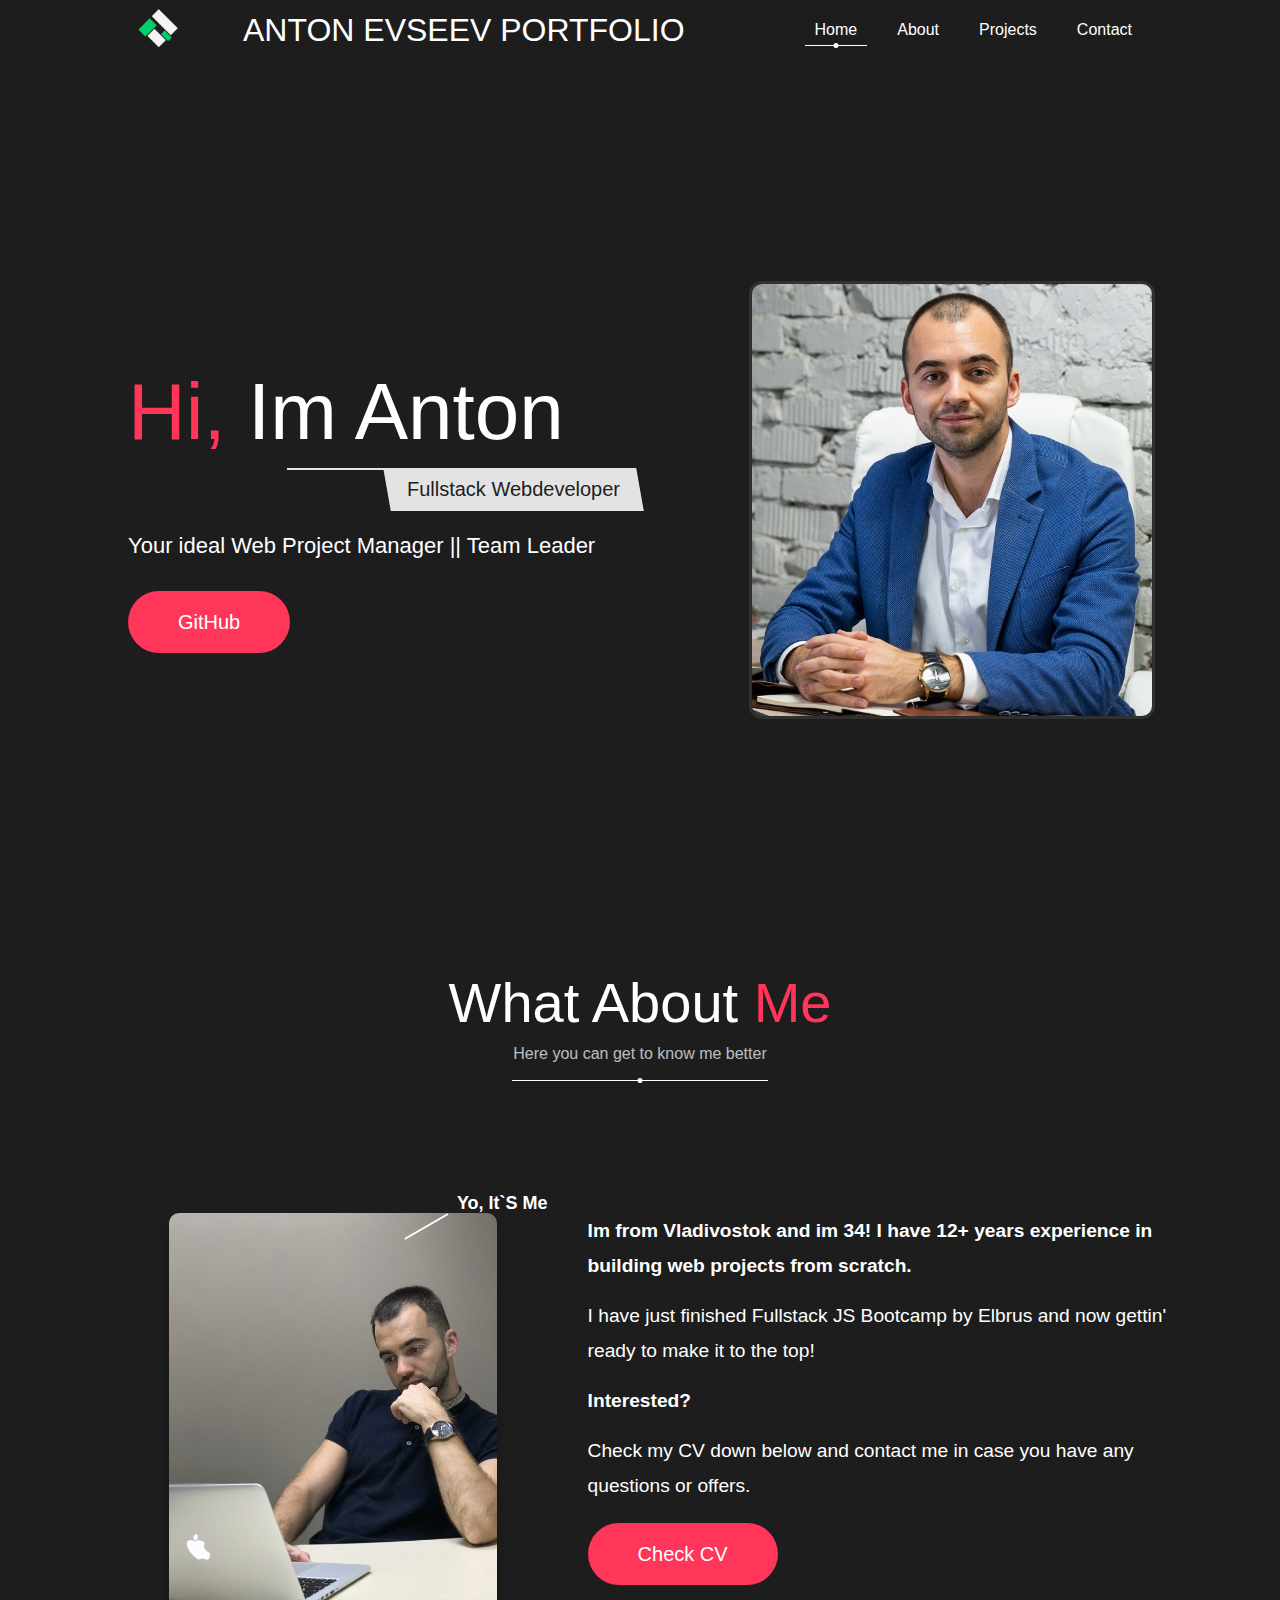
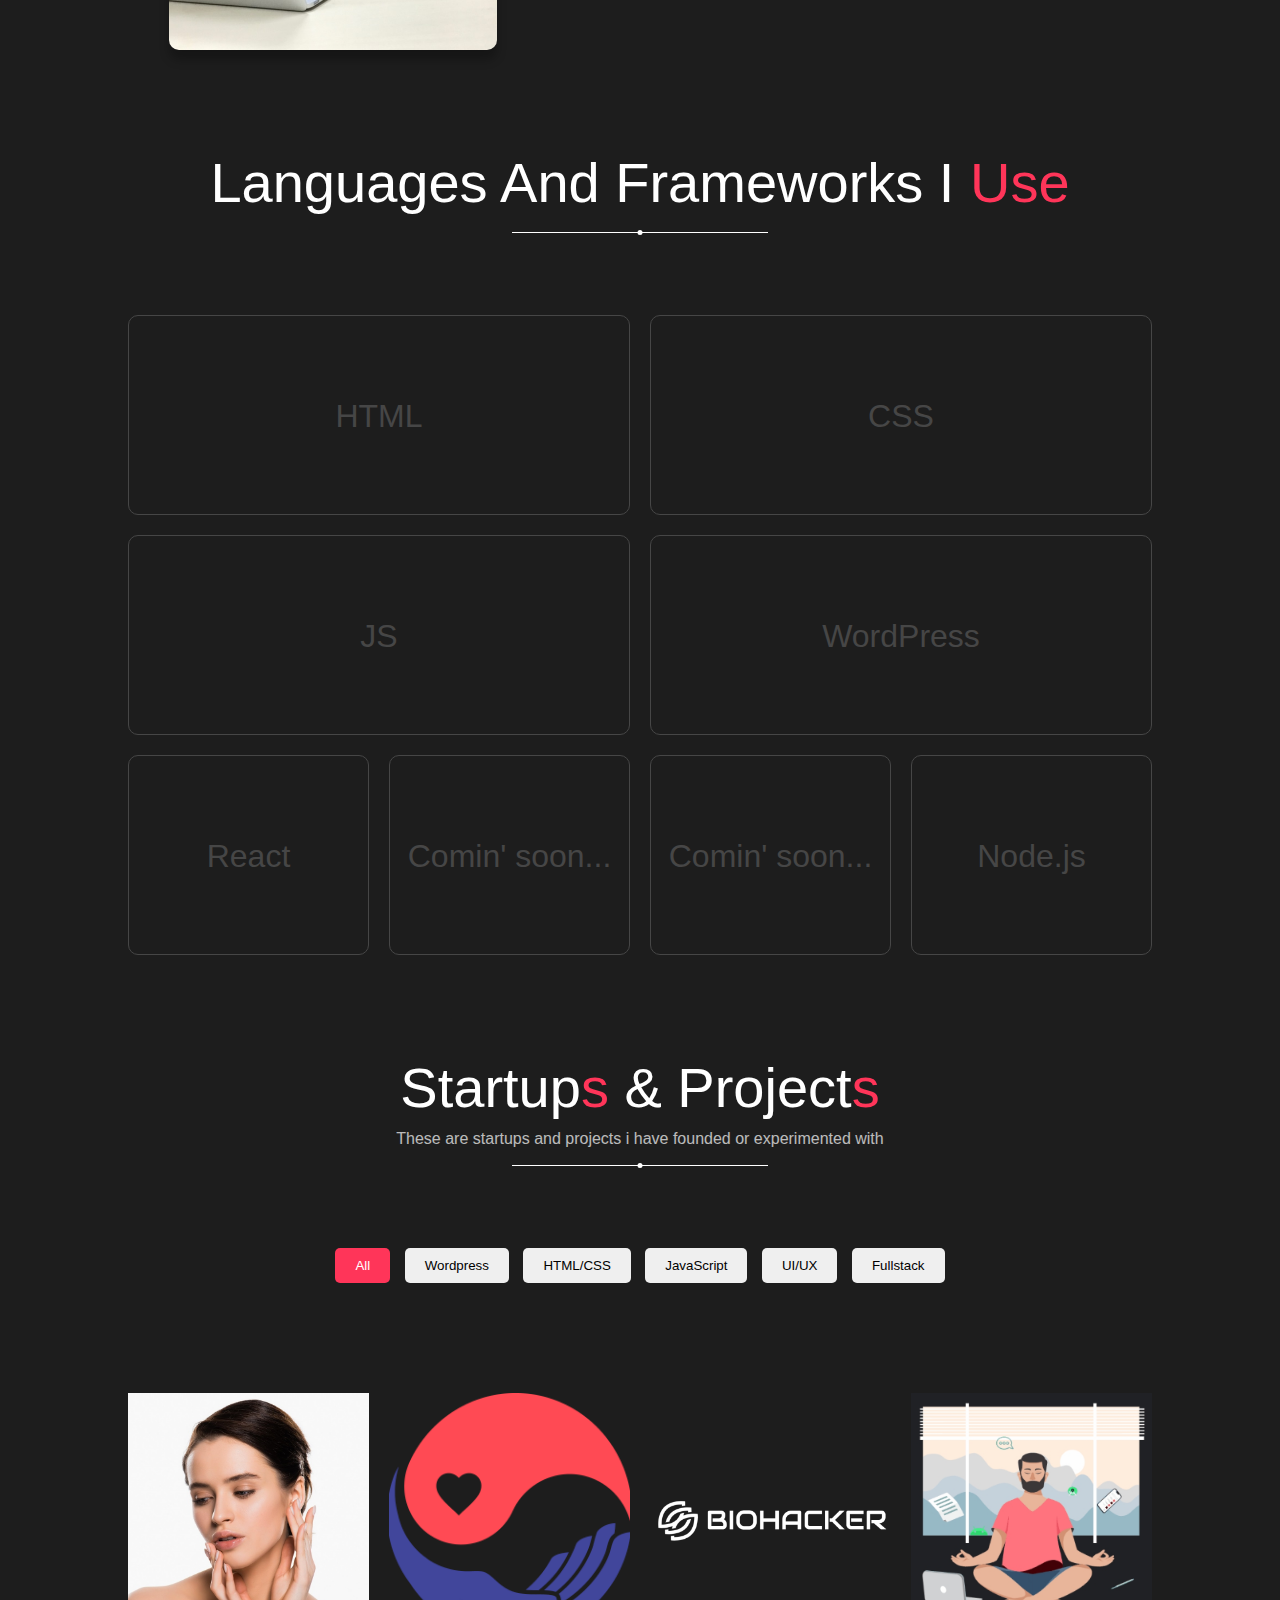
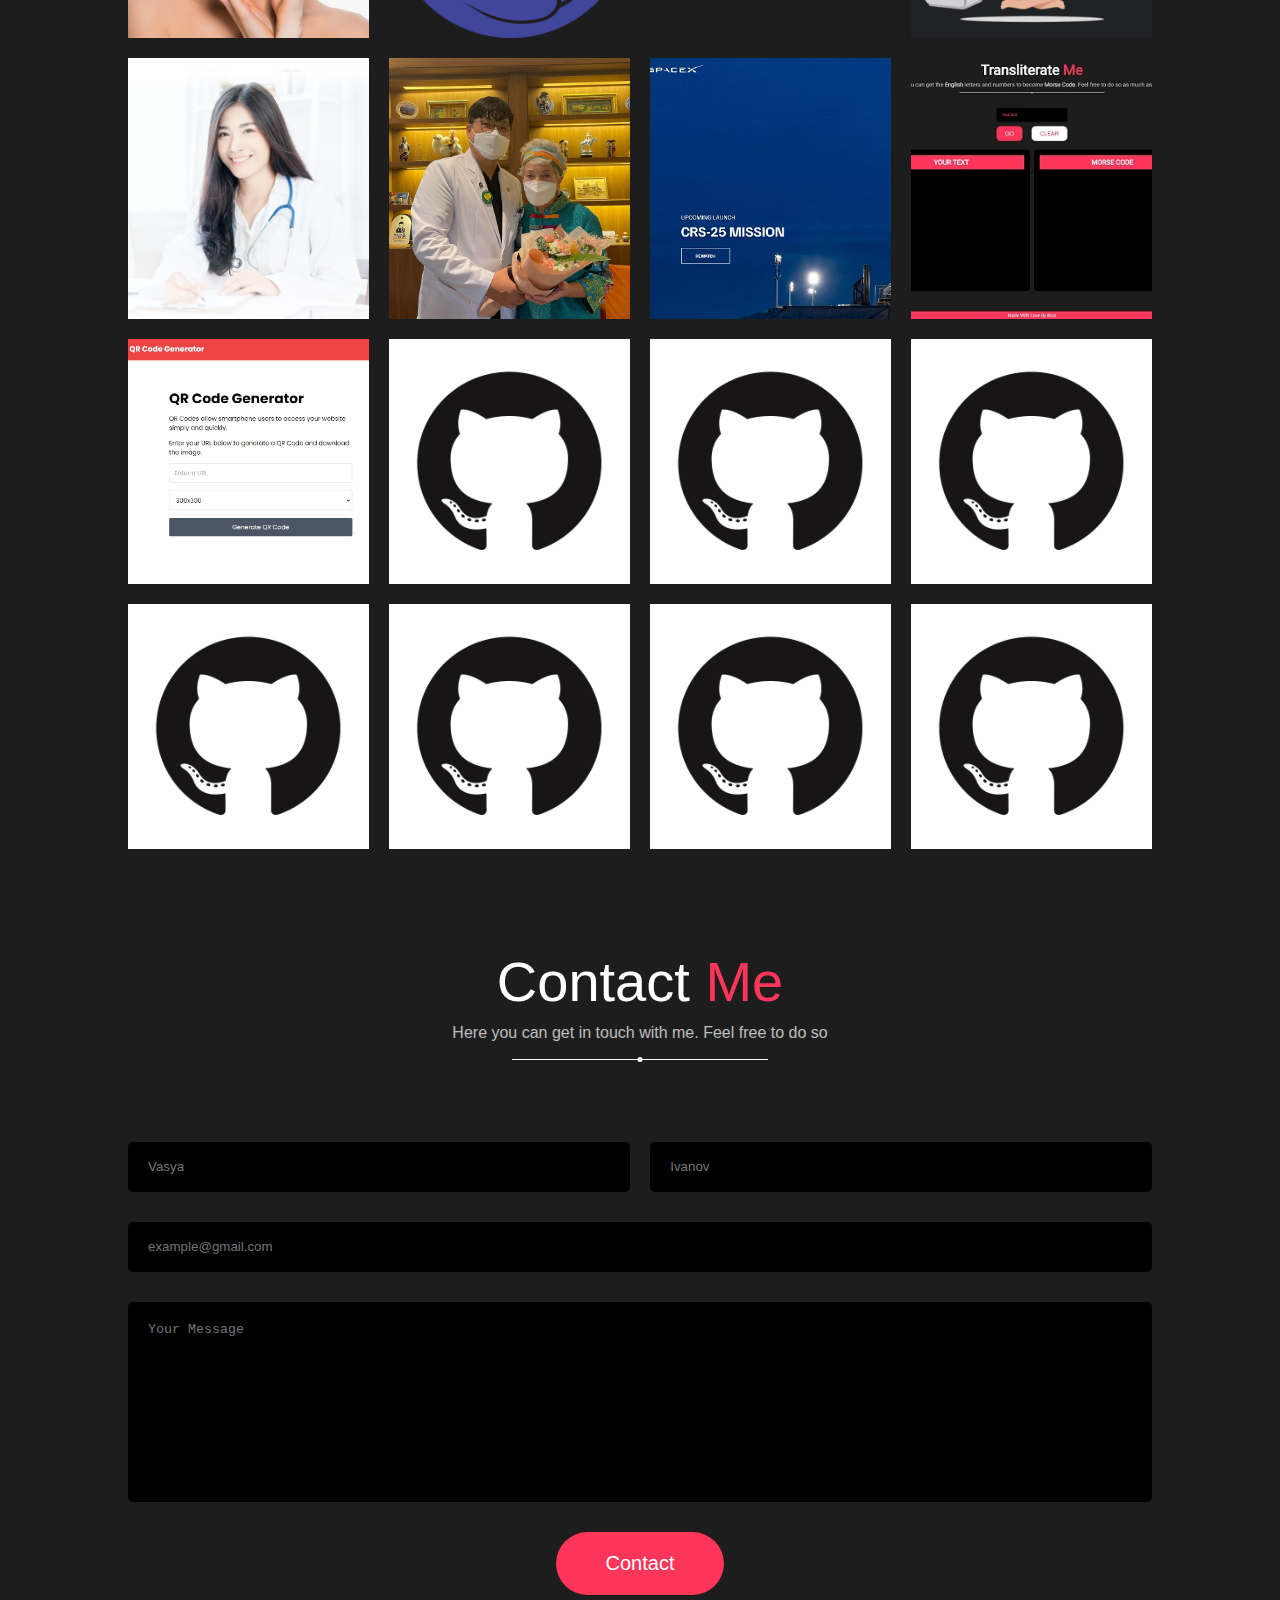
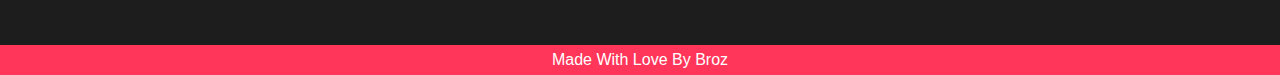
==== index.html @ 58171e93 "Initial commit" ====
<!DOCTYPE html>
<html lang="en">
  <head>
    <meta charset="UTF-8" />
    <meta http-equiv="X-UA-Compatible" content="IE=edge" />
    <meta name="viewport" content="width=device-width, initial-scale=1.0" />
    <title>Anton Evseev Portfolio</title>
    <link rel="icon" type="image/png" href="img/favicon.png" />
    <link rel="stylesheet" href="index.css" />
    <script src="project.js" defer></script>
    <script src="script.js" defer></script>
    <script src="https://smtpjs.com/v3/smtp.js" defer></script>
  </head>

  <body>
    <nav class="navbar">
      <a href="/"><img class="logo" src="img/logo.png" alt="logo" /></a>
      <h1 class="brand">Anton Evseev Portfolio</h1>
      <div class="toggle-btn">
        <span></span>
        <span></span>
      </div>
      <ul class="links-container">
        <li class="links-item"><a href="#" class="link active">Home</a></li>
        <li class="links-item">
          <a href="#about-section" class="link">About</a>
        </li>
        <li class="links-item">
          <a href="#project-section" class="link">Projects</a>
        </li>
        <li class="links-item">
          <a href="#contact-section" class="link">Contact</a>
        </li>
      </ul>
    </nav>

    <section class="home">
      <div class="hero-content">
        <h1 class="hero-heading">
          <span class="highlight">hi, </span> im Anton
        </h1>
        <p class="profession">Fullstack Webdeveloper</p>
        <p class="info">Your ideal Web Project Manager || Team Leader</p>
        <a href="https://github.com/slayoffer" class="btn">GitHub</a>
      </div>
      <img src="./img/Me2.jpg" alt="Me, myself and I" class="image" />
    </section>

    <section class="about" id="about-section">
      <h2 class="heading">what about <span class="highlight">me</span></h2>
      <p class="sub-heading">Here you can get to know me better</p>
      <div class="separator"></div>

      <div class="about-me-container">
        <div class="left-col">
          <img
            src="img/me.jpg"
            alt="Me, myself and I Two"
            class="about-image"
          />
        </div>
        <div class="right-col">
          <p class="about-para first">
            Im from Vladivostok and im 34! I have 12+ years experience in
            building web projects from scratch.
          </p>
          <p class="about-para second">
            I have just finished Fullstack JS Bootcamp by Elbrus and now gettin'
            ready to make it to the top!
          </p>
          <p class="about-para first">Interested?</p>
          <p class="about-para">
            Check my CV down below and contact me in case you have any questions
            or offers.
          </p>
          <a href="https://antonevseev.resoume.com/" class="btn" target="_blank"
            >check CV</a
          >
        </div>
      </div>

      <h2 class="heading">languages and frameworks i <span class="highlight">use</span></h2>
      <div class="separator"></div>

      <div class="skill-container">
        <div class="skill-card large" style="--bg: #f06529">
          <p class="skill">HTML</p>
        </div>
        <div class="skill-card large" style="--bg: #379ad6">
          <p class="skill">CSS</p>
        </div>
        <div class="skill-card large" style="--bg: #f7df1e">
          <p class="skill">JS</p>
        </div>
        <div class="skill-card large" style="--bg: #5ed9fb">
          <p class="skill">WordPress</p>
        </div>
        <div class="skill-card" style="--bg: #ff3559">
          <p class="skill">React</p>
        </div>
        <div class="skill-card" style="--bg: #ff3559">
          <p class="skill">Comin' soon...</p>
        </div>
        <div class="skill-card" style="--bg: #ff3559">
          <p class="skill">Comin' soon...</p>
        </div>
        <div class="skill-card" style="--bg: #ff3559">
          <p class="skill">Node.js</p>
        </div>
      </div>
    </section>

    <section class="project" id="project-section">
      <h2 class="heading">startup<span class="highlight">s</span> & project<span class="highlight">s</span></h2>
      <p class="sub-heading">
        These are startups and projects i have founded or experimented with
      </p>
      <div class="separator"></div>

      <div class="filters">
        <button class="filter-btn active" id="all">all</button>
        <button class="filter-btn" id="wordpress">wordpress</button>
        <button class="filter-btn" id="HTML/CSS">HTML/CSS</button>
        <button class="filter-btn" id="javascript">javaScript</button>
        <button class="filter-btn" id="UI/UX">UI/UX</button>
        <button class="filter-btn" id="fullstack">fullstack</button>
      </div>

      <div class="project-container"></div>
    </section>

    <section class="contact" id="contact-section">
      <h2 class="heading">contact <span class="highlight">me</span></h2>
      <p class="sub-heading">
        Here you can get in touch with me. Feel free to do so
      </p>
      <div class="separator"></div>

      <form
        class="contact-form"
        action="https://formsubmit.co/85641e1e5866ee45e80af12c4fb23898"
        method="POST"
      >
        <div class="name">
          <input
            type="text"
            name="Name"
            class="first-name"
            placeholder="Vasya"
            required
          />
          <input
            type="text"
            name="Last name"
            class="last-name"
            placeholder="Ivanov"
            required
          />
        </div>
        <input
          type="email"
          name="Email"
          class="email"
          placeholder="example@gmail.com"
          required
        />
        <textarea
          class="message"
          name="Message"
          placeholder="Your message"
          required
        ></textarea>
        <button type="submit" class="btn contact-btn">contact</button>
        <input type="hidden" name="_captcha" value="false" />
        <input type="text" name="_honey" style="display: none" />
        <input type="hidden" name="_next" value="https://antonevseev.com/thanks.html" />
      </form>
    </section>

    <footer class="footer">made with love by Broz</footer>
  </body>
</html>
---- index.css ----
* {
  margin: 0;
  padding: 0;
  box-sizing: border-box;
}

html {
  scroll-behavior: smooth;
}

body {
  width: 100%;
  position: relative;
  background: #1d1d1d;
  color: #fff;
  font-family: 'roboto', sans-serif;
}

/* navbar */

.navbar {
  position: fixed;
  top: 0;
  left: 0;
  width: 100%;
  height: 60px;
  background: #1d1d1d;
  padding: 0 10vw;
  display: flex;
  justify-content: space-between;
  align-items: center;
  z-index: 9;
}

.logo {
  width: 60px;
}

.brand {
  font-weight: 500;
  text-transform: uppercase;
}

.links-container {
  display: flex;
  list-style: none;
}

.link {
  color: #fff;
  text-decoration: none;
  margin: 0 10px;
  padding: 10px;
  position: relative;
}

.link:hover:not(.active) {
  opacity: 0.7;
}

.link.active::before,
.separator::before {
  content: '';
  position: absolute;
  bottom: 0;
  left: 50%;
  transform: translate(-50%);
  width: 5px;
  height: 5px;
  border-radius: 50%;
  background: #fff;
}

.link.active::after,
.separator::after {
  content: '';
  position: absolute;
  bottom: 2px;
  left: 0;
  width: 100%;
  height: 1px;
  background: #fff;
}

.home {
  width: 100%;
  min-height: calc(100vh - 60px);
  height: auto;
  margin-top: 80px;
  padding: 0 10vw;
  display: flex;
  align-items: center;
  justify-content: space-between;
  position: relative;
}

.image {
  width: 400px;
  border-radius: 10px;
  box-shadow: rgba(0, 0, 0, 0.16) 0px 1px 4px, rgb(51, 51, 51) 0px 0px 0px 3px;
}

.hero-content {
  width: 50%;
}

.hero-heading {
  font-size: 5rem;
  text-transform: capitalize;
  font-weight: 500;
}

.highlight {
  color: #ff3559;
}

.profession {
  width: fit-content;
  display: block;
  margin: 10px 0 20px;
  margin-left: auto;
  color: #ff3559;
  text-transform: capitalize;
  position: relative;
  padding: 10px 20px;
  font-size: 20px;
  color: #1d1d1d;
  z-index: 2;
}

.profession::before {
  content: '';
  position: absolute;
  top: 0;
  left: 0;
  width: 100%;
  height: 100%;
  background: #e3e3e3;
  z-index: -1;
  transform: skewX(10deg);
}

.profession::after {
  content: '';
  position: absolute;
  top: 0;
  left: -100px;
  width: 100px;
  height: 2px;
  background: #e3e3e3;
}

.info {
  font-size: 22px;
  line-height: 30px;
  margin-bottom: 50px;
}

.btn {
  font-size: 20px;
  padding: 20px 50px;
  text-decoration: none;
  border-radius: 50px;
  background: #ff3559;
  color: #fff;
  text-transform: capitalize;
  border: none;
}

/* aboout section */

.about {
  width: 100%;
  height: auto;
  padding: 50px 10vw;
}

.heading {
  text-align: center;
  font-weight: 500;
  font-size: 3.5rem;
  text-transform: capitalize;
}

.sub-heading {
  text-align: center;
  font-size: 1rem;
  margin: 10px;
  opacity: 0.7;
}

.separator {
  width: 25%;
  margin: 20px auto;
  position: relative;
}

.about-me-container {
  margin: 150px 0 100px;
  width: 100%;
  display: grid;
  grid-template-columns: 40% 60%;
  gap: 50px;
}

.about-image {
  width: 80%;
  border-radius: 10px;
  box-shadow: 0 10px 10px rgba(0,0,0,0.25);
  margin: auto;
  display: block;
}

.left-col, .right-col {
  position: relative;
}

.left-col::before {
  content: 'Yo, it`s Me';
  font-size: 18px;
  font-weight: 600;
  text-transform: capitalize;
  position: absolute;
  right: -10px;
  top: -20px;
}

.left-col::after {
  content: '';
  position: absolute;
  top: 0px;
  right: 90px;
  width: 50px;
  height: 2px;
  background: #fff;
  transform-origin: right;
  transform: rotate(-30deg);
}

.about-para {
  font-size: 1.2rem;
  font-weight: 300;
  line-height: 35px;
  margin-bottom: 40px;
}

.about-para.first {
  font-weight: 600;
  margin-bottom: 15px;
}

.about-para.second {
  margin-bottom: 15px;
}

.skill-container {
  position: relative;
  margin-top: 100px;
  display: grid;
  grid-template-columns: repeat(4, 1fr);
  gap: 20px;
}

/* skill section */

.skill-card {
  height: 200px;
  border-radius: 10px;
  border: 1px solid #464646;
  text-align: center;
  position: relative;
  cursor: pointer;
  transition: .5s;
}

.skill {
  font-size: 2rem;
  color: #464646;
  line-height: 200px;
}

.skill-card:hover {
  background: var(--bg);
}

.skill-card:hover .skill {
  color: #fff;
}

.skill-card.large {
  grid-column: 2 span;
}

/* project section */

.project, .contact {
  position: relative;
  padding: 50px 10vw;
}

.filters {
  width: fit-content;
  display: block;
  margin: 100px auto;
}

.filter-btn {
  padding: 10px 20px;
  border-radius: 5px;
  border: none;
  text-transform: capitalize;
  margin: 0 5px 10px;
  cursor: pointer; 
}

.filter-btn.active {
  background: #ff3559;
  color: #fff;
}

.project-container {
  width: 100%;
  display: grid;
  grid-template-columns: repeat(4, 1fr);
  gap: 20px;
}

.project-card {
  position: relative;
  cursor: pointer;
  display: block;
}

.project-card img {
  width: 100%;
  height: 100%;
  object-fit: cover;
}

.project-card a {
  text-decoration: none;
  color: #fff;
}

.project-card .content {
  position: absolute;
  top: 0;
  left: 0;
  width: 100%;
  height: 100%;
  background: rgba(0,0,0,0.7);
  display: flex;
  justify-content: center;
  align-items: center;
  transition: .5s;
  text-transform: capitalize;
  opacity: 0;
}

.project-name {
  font-weight: 300;
  font-size: 2.5rem;
  text-align: center;
}

.tags {
  position: absolute;
  bottom: 20px;
  opacity: 0.6;
  width: 90%;
}

.project-card:hover .content {
  opacity: 1;
}

.project-card.hide {
  display: none;
}

/* contact form */

.contact-form {
  width: 100%;
  margin-top: 100px;
  position: relative;
}

.contact-form input[type="email"] {
  text-transform: lowercase;
}

.contact-form input, .message {
  width: 100%;
  display: block;
  height: 50px;
  padding: 20px;
  border-radius: 5px;
  background: #000;
  color: #fff;
  border: none;
  outline: none;
  margin: 30px 0;
  text-transform: capitalize;
  resize: none;
}

.message {
  height: 200px;
}

.contact-form .name {
  display: flex;
  justify-content: space-between;
}

.name input {
  width: 49%;
  margin: 0;
}

.contact-form .btn {
  display: block;
  margin: auto;
  cursor: pointer;
}

.footer {
  width: 100%;
  height: 30px;
  text-align: center;
  background-color: #ff3559;
  text-transform: capitalize;
  line-height: 30px;
}

@media (max-width: 996px) {
  html {
    font-size: 14px;
  }

  .brand {
    display: none;
  }

  .toggle-btn {
    position: absolute;
    width: 40px;
    height: 40px;
    right: 10vw;
    cursor: pointer;
  }

  .toggle-btn span {
    position: absolute;
    width: 100%;
    height: 2px;
    background: #fff;
    top: 30%;
    transition: .5s;
  }

  .toggle-btn span:nth-child(2) {
    top: 70%;
  }
  
  .toggle-btn.active span:nth-child(1) {
    top: 50%;
    transform: rotate(45deg);
  }
  
  .toggle-btn.active span:nth-child(2) {
    top: 50%;
    transform: rotate(-45deg);
  }
  
  .links-container {
    position: absolute;
    top: 80px;
    background: #1d1d1d;
    width: 100%;
    left: 0;
    padding: 0 10vw;
    flex-direction: column;
    transition: .5s;
    opacity: 0;
    pointer-events: none;
  }

  .links-container.show {
    opacity: 1;
    pointer-events: all;
  }

  .link {
    margin-left: auto;
    text-align: center;
    display: block;
    height: 50px;
  }

  .home {
    flex-direction: column-reverse;
    height: fit-content;
    padding-bottom: 50px;
  }

  .home .image {
    width: 250px;
    margin: 40px;
  }

  .hero-content {
    width: 70%;
    min-width: 350px;
    text-align: center;
  }

  .hero-heading {
    font-size: 4.5rem;
  }

  .about-me-container {
    grid-template-columns: 1fr;
  }

  .left-col {
    margin: auto;
    width: 50%;
    min-width: 320px;
  }

  .skill-container, .project-container {
    grid-template-columns: repeat(2, 1fr);
  }

  .skill-card {
    grid-column: 1 span !important;
  }
  
  .right-col {
    display: flex;
    flex-direction: column;
    align-items: center;
  }

  .filters {
    display: flex;
    justify-content: center;
    align-items: center;
    flex-wrap: wrap;
  }

}

@media (max-width: 500px) {
  html {
    font-size: 12px;
  }

  p, .sub-heading, .about-para, .left-col::before, .tags {
    font-size: 1.4rem;
  }

  .skill-container, .project-container {
    grid-template-columns: 1fr;
  }

  .skill {
    font-size: 2.5rem;
  }

  .project-name {
    font-size: 3rem;
  }

  .name {
    flex-direction: column;
  }

  .name input {
    width: 100%;
  }

  .first-name {
    margin-bottom: 20px !important;
  }
}
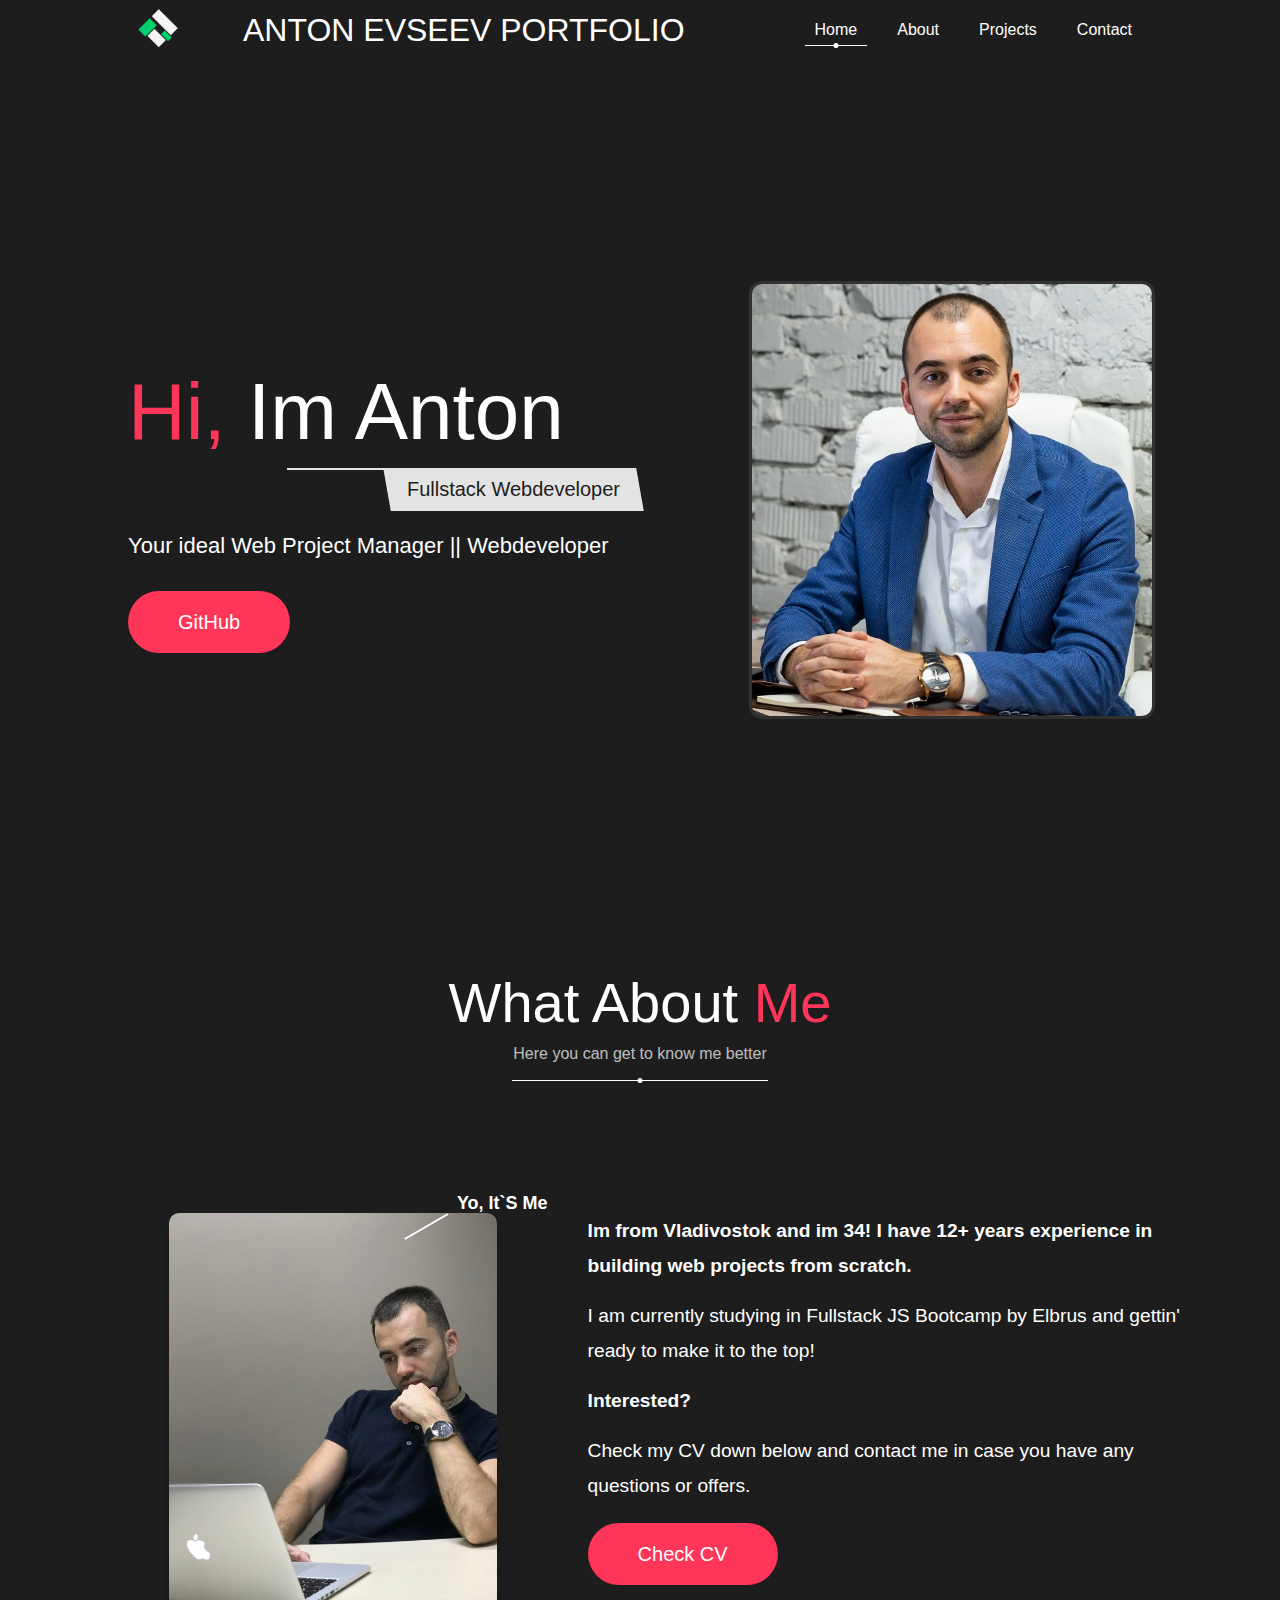
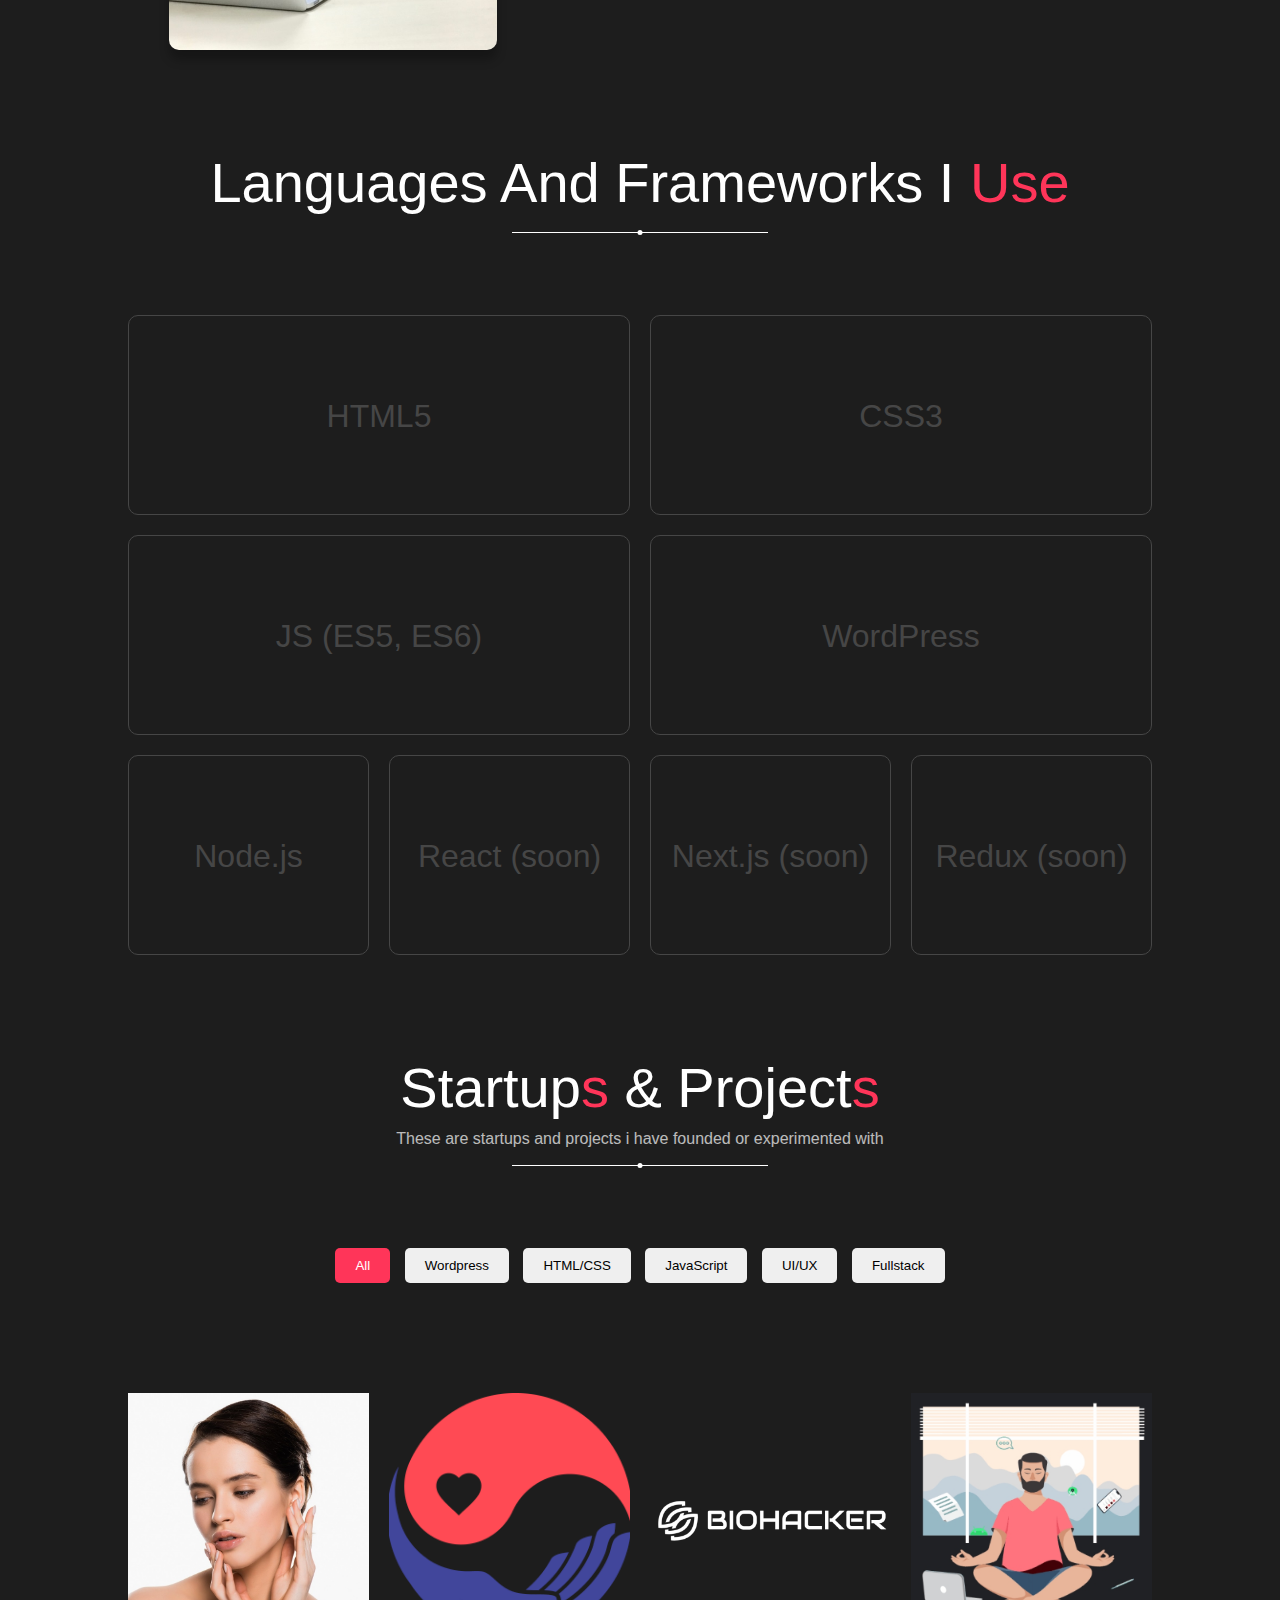
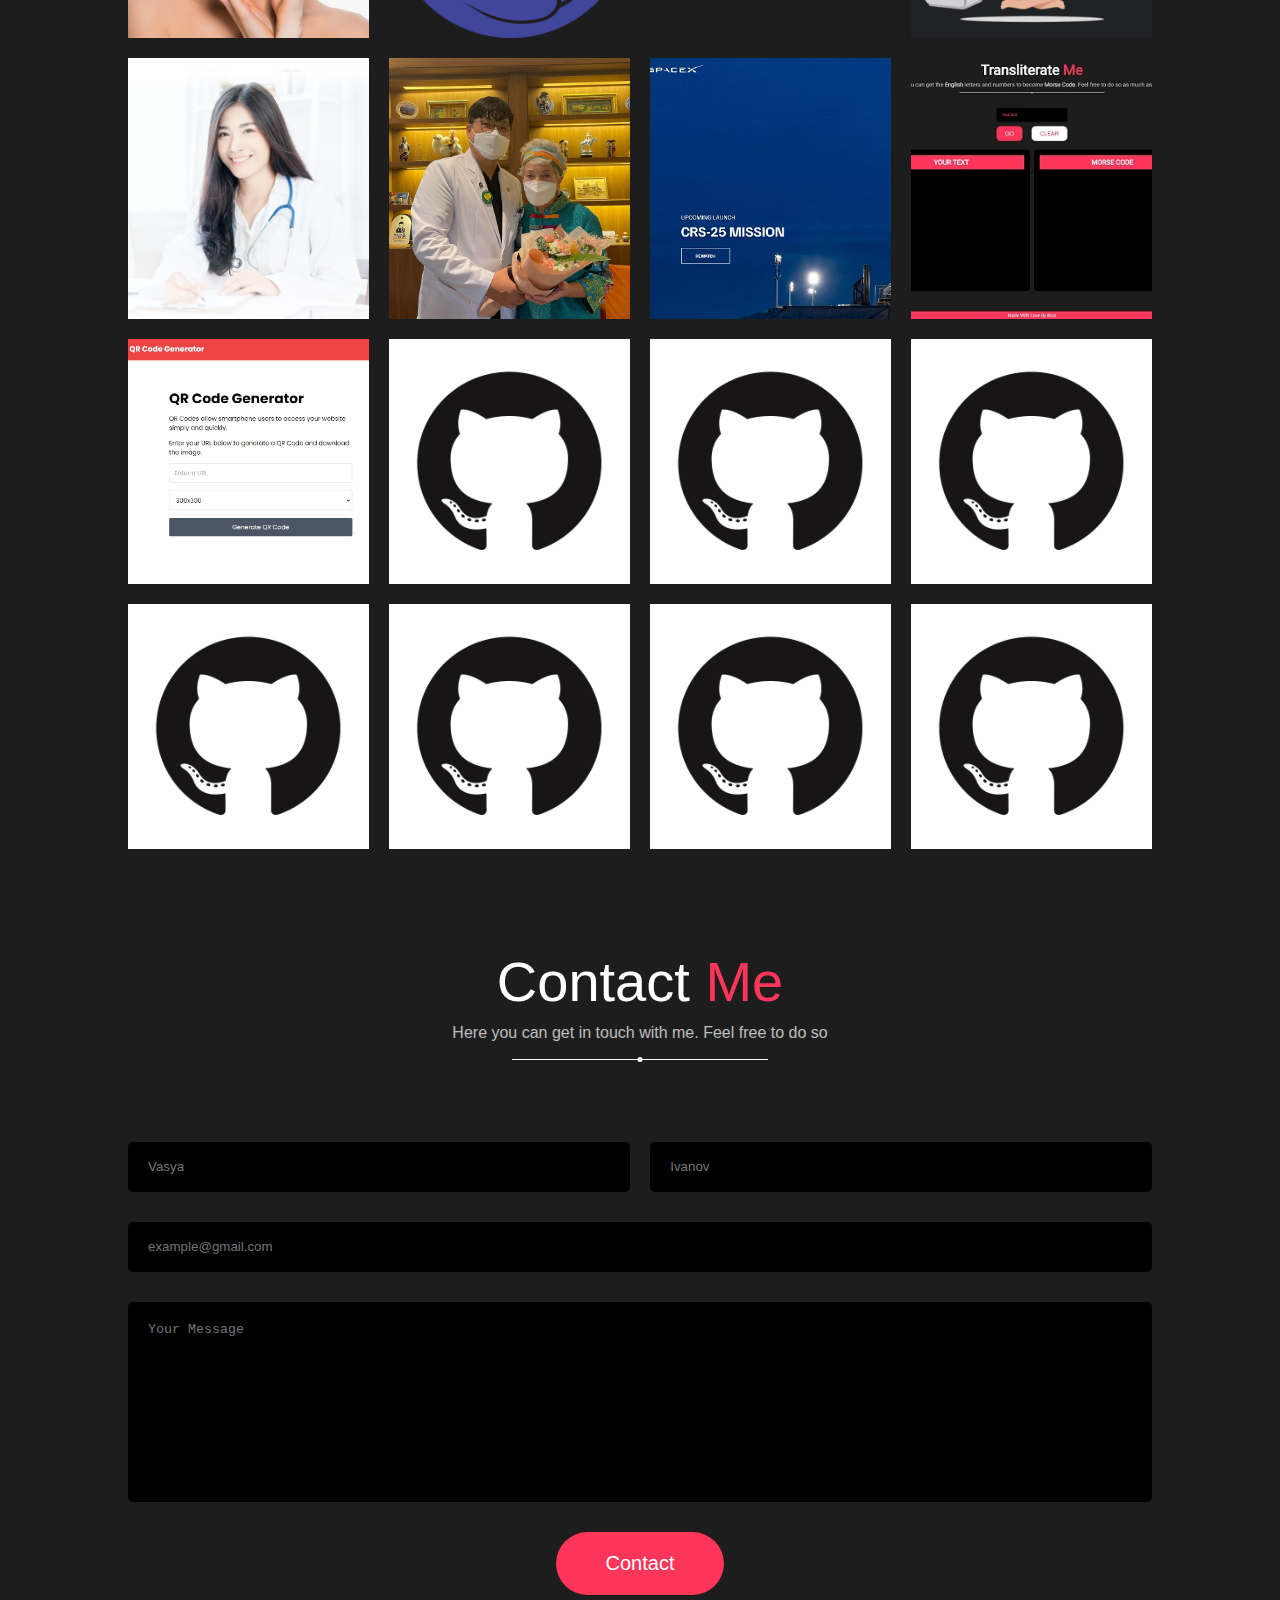
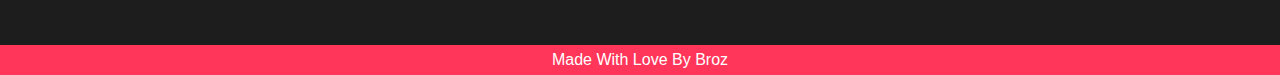
==== commit 0654c131: "Update index.html" ====
--- a/index.html
+++ b/index.html
@@ -40,7 +40,7 @@
           <span class="highlight">hi, </span> im Anton
         </h1>
         <p class="profession">Fullstack Webdeveloper</p>
-        <p class="info">Your ideal Web Project Manager || Team Leader</p>
+        <p class="info">Your ideal Web Project Manager || Webdeveloper</p>
         <a href="https://github.com/slayoffer" class="btn">GitHub</a>
       </div>
       <img src="./img/Me2.jpg" alt="Me, myself and I" class="image" />
@@ -65,7 +65,7 @@
             building web projects from scratch.
           </p>
           <p class="about-para second">
-            I have just finished Fullstack JS Bootcamp by Elbrus and now gettin'
+            I am currently studying in Fullstack JS Bootcamp by Elbrus and gettin'
             ready to make it to the top!
           </p>
           <p class="about-para first">Interested?</p>
@@ -84,28 +84,28 @@
 
       <div class="skill-container">
         <div class="skill-card large" style="--bg: #f06529">
-          <p class="skill">HTML</p>
+          <p class="skill">HTML5</p>
         </div>
         <div class="skill-card large" style="--bg: #379ad6">
-          <p class="skill">CSS</p>
+          <p class="skill">CSS3</p>
         </div>
         <div class="skill-card large" style="--bg: #f7df1e">
-          <p class="skill">JS</p>
+          <p class="skill">JS (ES5, ES6)</p>
         </div>
         <div class="skill-card large" style="--bg: #5ed9fb">
           <p class="skill">WordPress</p>
         </div>
         <div class="skill-card" style="--bg: #ff3559">
-          <p class="skill">React</p>
+          <p class="skill">Node.js</p>
         </div>
         <div class="skill-card" style="--bg: #ff3559">
-          <p class="skill">Comin' soon...</p>
+          <p class="skill">React (soon)</p>
         </div>
         <div class="skill-card" style="--bg: #ff3559">
-          <p class="skill">Comin' soon...</p>
+          <p class="skill">Next.js (soon)</p>
         </div>
         <div class="skill-card" style="--bg: #ff3559">
-          <p class="skill">Node.js</p>
+          <p class="skill">Redux (soon)</p>
         </div>
       </div>
     </section>
